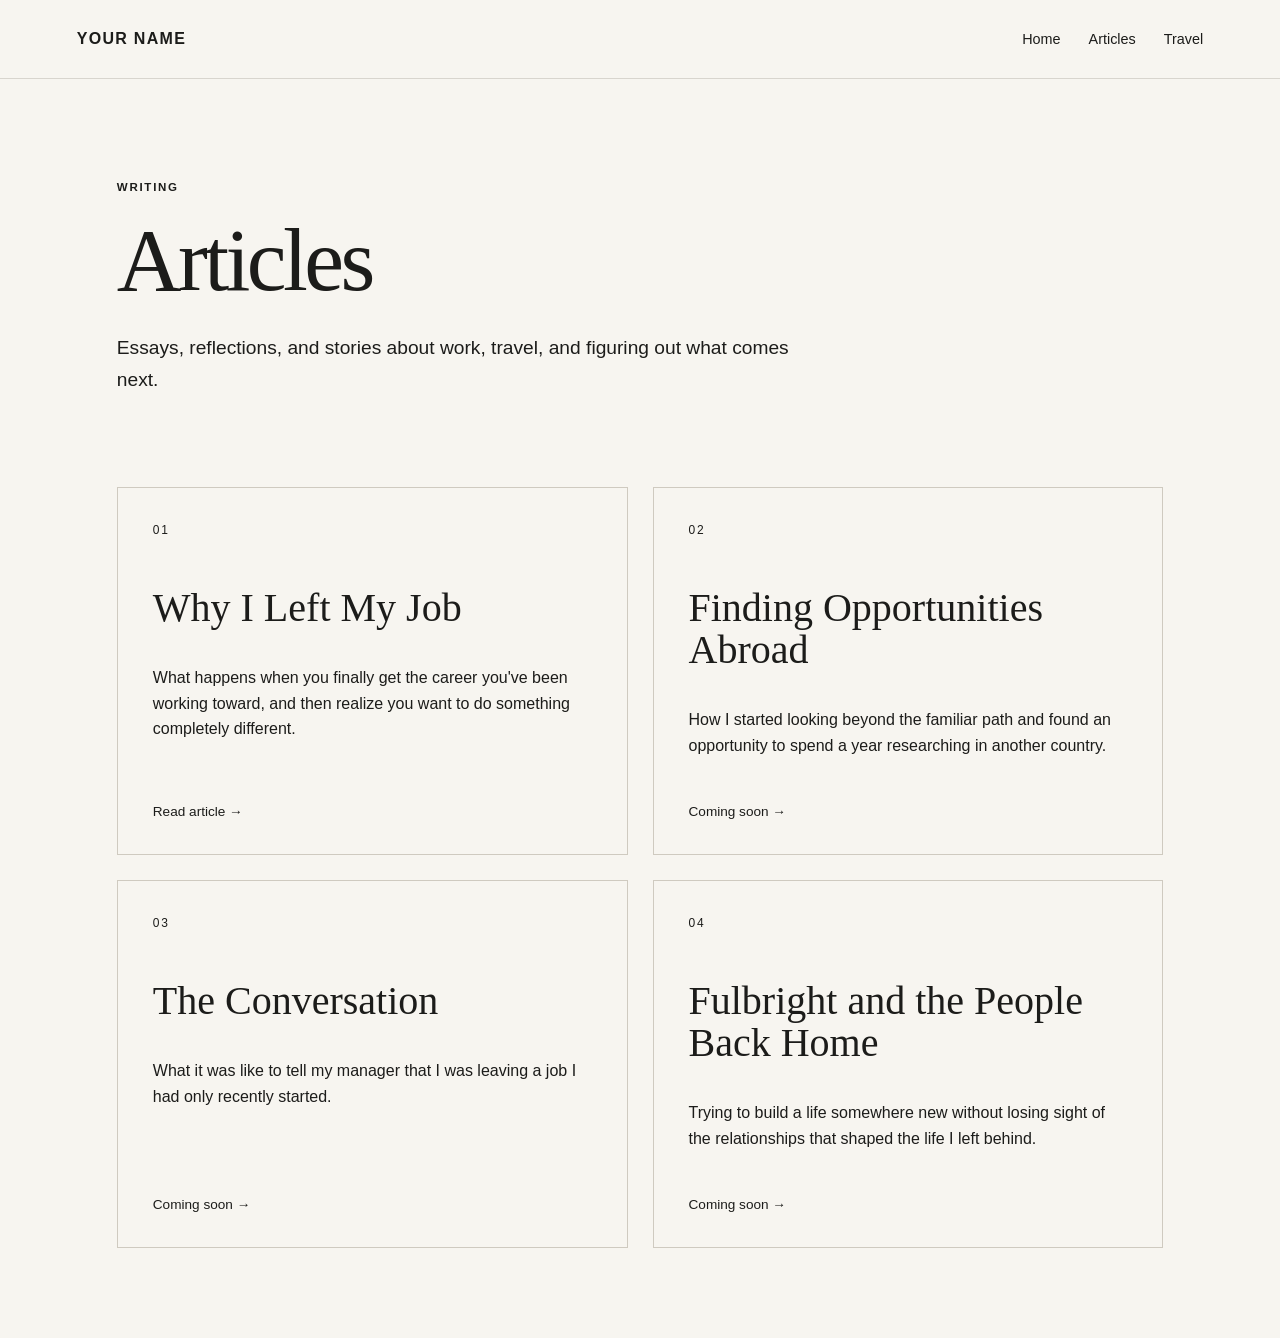
==== articles/index.html @ 79f15f63 "Put my first essay in" ====
<!DOCTYPE html>
<html lang="en">

<head>
    <meta charset="UTF-8">
    <meta name="viewport" content="width=device-width, initial-scale=1.0">

    <title>Articles — Your Name</title>

    <link rel="stylesheet" href="../style.css">
</head>

<body>

    <header>
        <a href="../index.html" class="site-title">YOUR NAME</a>

        <nav>
            <a href="../index.html">Home</a>
            <a href="index.html">Articles</a>
            <a href="../travel/index.html">Travel</a>
        </nav>
    </header>


    <main class="articles-page">

        <section class="articles-intro">

            <p class="eyebrow">WRITING</p>

            <h1>Articles</h1>

            <p>
                Essays, reflections, and stories about work,
                travel, and figuring out what comes next.
            </p>

        </section>


        <section class="article-grid">

            <a href="essay.html" class="article-card">

                <p class="article-number">01</p>

                <h2>Why I Left My Job</h2>

                <p>
                    What happens when you finally get the career
                    you've been working toward, and then realize
                    you want to do something completely different.
                </p>

                <span class="read-more">Read article →</span>

            </a>


            <a href="#" class="article-card">

                <p class="article-number">02</p>

                <h2>Finding Opportunities Abroad</h2>

                <p>
                    How I started looking beyond the familiar
                    path and found an opportunity to spend a year
                    researching in another country.
                </p>

                <span class="read-more">Coming soon →</span>

            </a>


            <a href="#" class="article-card">

                <p class="article-number">03</p>

                <h2>The Conversation</h2>

                <p>
                    What it was like to tell my manager that I was
                    leaving a job I had only recently started.
                </p>

                <span class="read-more">Coming soon →</span>

            </a>


            <a href="#" class="article-card">

                <p class="article-number">04</p>

                <h2>Fulbright and the People Back Home</h2>

                <p>
                    Trying to build a life somewhere new without
                    losing sight of the relationships that shaped
                    the life I left behind.
                </p>

                <span class="read-more">Coming soon →</span>

            </a>

        </section>

    </main>

</body>

</html>
---- style.css ----
* {
    box-sizing: border-box;
}

body {
    margin: 0;
    background: #f7f5f0;
    color: #1c1c1a;
    font-family: Arial, Helvetica, sans-serif;
}

header {
    display: flex;
    justify-content: space-between;
    align-items: center;

    padding: 30px 6vw;

    border-bottom: 1px solid #d8d5ce;
}

.site-title {
    color: inherit;
    text-decoration: none;
    font-weight: 700;
    letter-spacing: 0.08em;
}

nav {
    display: flex;
    gap: 28px;
}

nav a {
    color: inherit;
    text-decoration: none;
    font-size: 0.9rem;
}

nav a:hover {
    text-decoration: underline;
}

.home {
    max-width: 1100px;
    margin: 0 auto;
    padding: 12vh 6vw;
}

.intro {
    max-width: 850px;
}

.eyebrow {
    margin-bottom: 24px;

    font-size: 0.72rem;
    font-weight: 700;
    letter-spacing: 0.15em;
}

h1 {
    margin: 0;

    font-family: Georgia, "Times New Roman", serif;
    font-size: clamp(3rem, 7vw, 6.5rem);
    font-weight: 400;
    line-height: 0.95;
    letter-spacing: -0.04em;
}

.intro-text {
    max-width: 560px;
    margin-top: 40px;

    font-size: 1.2rem;
    line-height: 1.7;
}

.featured {
    margin-top: 18vh;
    max-width: 700px;
}

.essay-link {
    display: block;

    color: inherit;
    text-decoration: none;

    border-top: 1px solid #1c1c1a;
    padding-top: 25px;
}

.essay-link h2 {
    margin: 0;

    font-family: Georgia, "Times New Roman", serif;
    font-size: clamp(2rem, 4vw, 4rem);
    font-weight: 400;
}

.essay-link p {
    max-width: 550px;
    font-size: 1.05rem;
    line-height: 1.6;
}

.essay-link span {
    display: inline-block;
    margin-top: 15px;
    font-size: 0.85rem;
}

.essay {
    max-width: 850px;
    margin: 0 auto;
    padding: 12vh 6vw;
}

.essay-header {
    max-width: 750px;
    margin-bottom: 12vh;
}

.essay-header h1 {
    font-size: clamp(3rem, 7vw, 6rem);
}

.dek {
    margin-top: 35px;

    font-size: 1.25rem;
    line-height: 1.6;
}

.essay-body {
    max-width: 680px;
    margin: 0 auto;
}

.essay-body p {
    margin: 0 0 1.6em;

    font-family: Georgia, "Times New Roman", serif;
    font-size: 1.2rem;
    line-height: 1.8;
}

@media (max-width: 700px) {

    header {
        padding: 22px 5vw;
    }

    nav {
        gap: 15px;
    }

    .home,
    .essay {
        padding-left: 5vw;
        padding-right: 5vw;
    }

}

/* =========================
   ARTICLES
   ========================= */

.articles-page {
    max-width: 1200px;
    margin: 0 auto;
    padding: 10vh 6vw;
}

.articles-intro {
    max-width: 700px;
    margin-bottom: 10vh;
}

.articles-intro h1 {
    margin-bottom: 30px;
}

.articles-intro > p:last-child {
    font-size: 1.2rem;
    line-height: 1.7;
}


/* Article grid */

.article-grid {
    display: grid;
    grid-template-columns: repeat(2, 1fr);
    gap: 25px;
}

.article-card {
    display: flex;
    flex-direction: column;

    min-height: 350px;
    padding: 35px;

    border: 1px solid #cfcac0;

    color: inherit;
    text-decoration: none;

    transition:
        transform 0.25s ease,
        background-color 0.25s ease;
}

.article-card:hover {
    transform: translateY(-5px);
    background-color: #efede7;
}

.article-number {
    margin: 0 0 50px;

    font-size: 0.75rem;
    letter-spacing: 0.15em;
}

.article-card h2 {
    margin: 0 0 20px;

    font-family: Georgia, "Times New Roman", serif;
    font-size: 2.5rem;
    font-weight: 400;
    line-height: 1.05;
}

.article-card p:not(.article-number) {
    max-width: 500px;

    font-size: 1rem;
    line-height: 1.6;
}

.read-more {
    margin-top: auto;
    padding-top: 30px;

    font-size: 0.85rem;
}


/* Mobile */

@media (max-width: 700px) {

    .article-grid {
        grid-template-columns: 1fr;
    }

    .article-card {
        min-height: 300px;
        padding: 25px;
    }

    .article-card h2 {
        font-size: 2rem;
    }

}
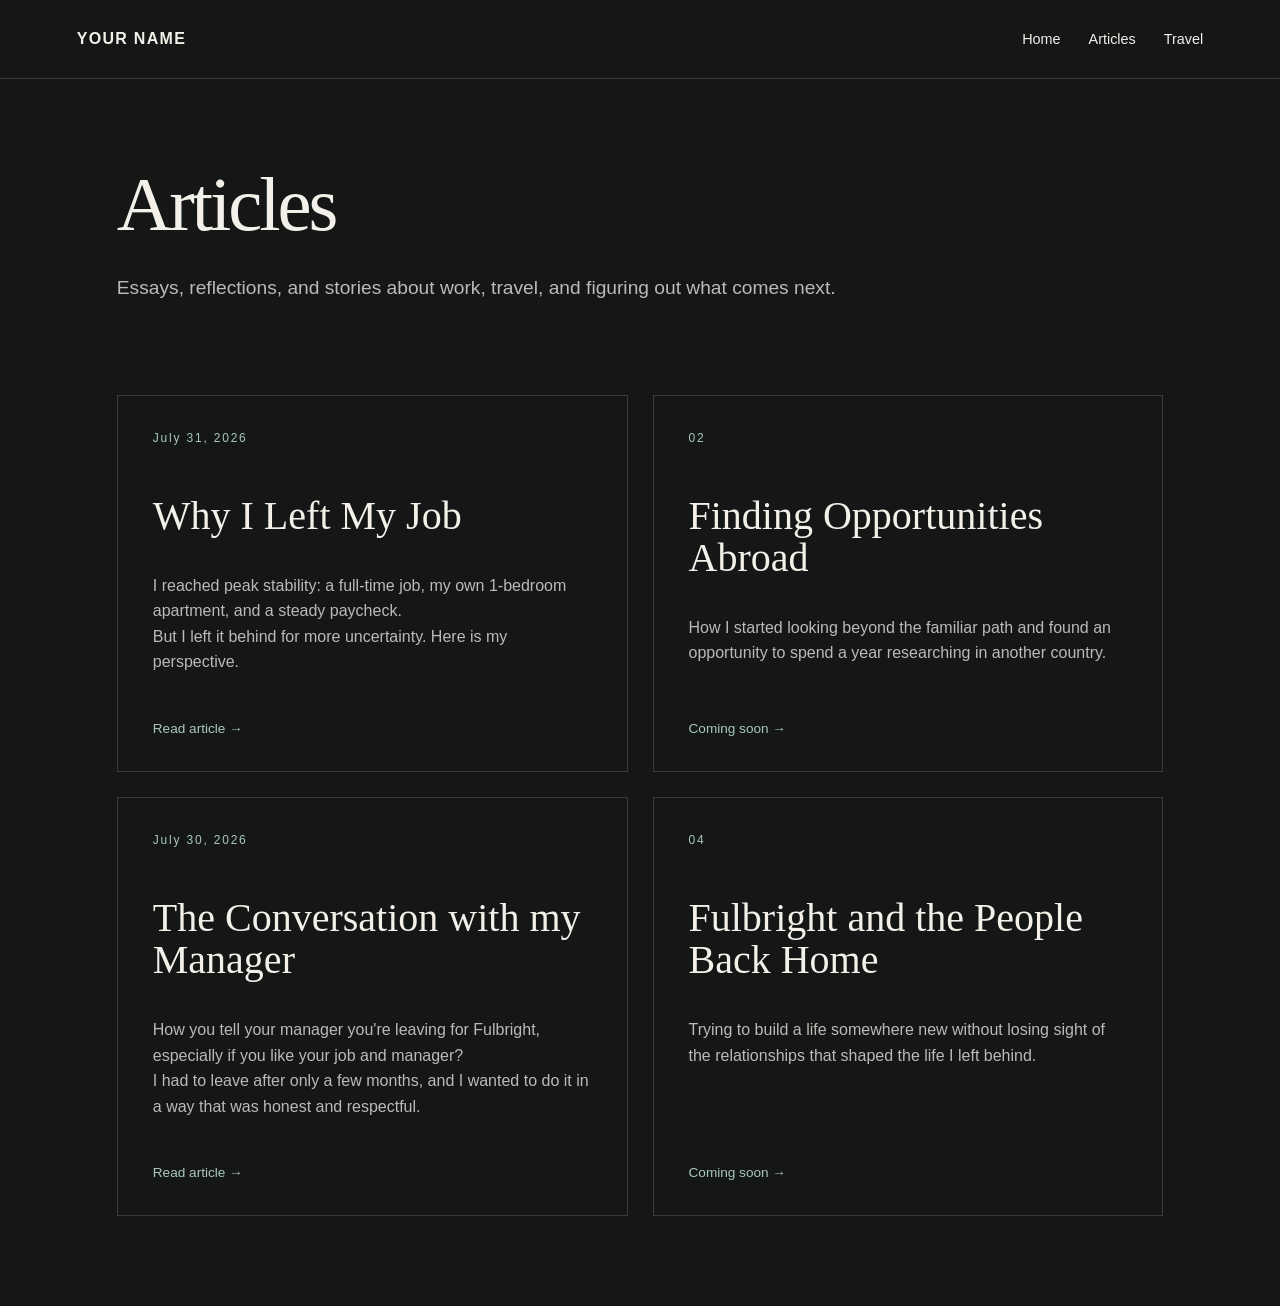
==== commit 080686c1: "Supporting more articles, shrinking h1, removing eyebrows in some sections, switching to dates" ====
--- a/articles/index.html
+++ b/articles/index.html
@@ -27,7 +27,7 @@
 
         <section class="articles-intro">
 
-            <p class="eyebrow">WRITING</p>
+            <!-- <p class="eyebrow">WRITING</p> -->
 
             <h1>Articles</h1>
 
@@ -41,16 +41,15 @@
 
         <section class="article-grid">
 
-            <a href="essay.html" class="article-card">
+            <a href="why-i-left-my-job.html" class="article-card">
 
-                <p class="article-number">01</p>
+                <p class="article-number">July 31, 2026</p>
 
                 <h2>Why I Left My Job</h2>
 
                 <p>
-                    What happens when you finally get the career
-                    you've been working toward, and then realize
-                    you want to do something completely different.
+                    I reached peak stability: a full-time job, my own 1-bedroom apartment, and a steady paycheck.<br>
+                    But I left it behind for more uncertainty. Here is my perspective.
                 </p>
 
                 <span class="read-more">Read article →</span>
@@ -75,18 +74,18 @@
             </a>
 
 
-            <a href="#" class="article-card">
+            <a href="the-conversation-with-my-manager.html" class="article-card">
 
-                <p class="article-number">03</p>
+                <p class="article-number">July 30, 2026</p>
 
-                <h2>The Conversation</h2>
+                <h2>The Conversation with my Manager</h2>
 
                 <p>
-                    What it was like to tell my manager that I was
-                    leaving a job I had only recently started.
+                    How you tell your manager you're leaving for Fulbright, especially if you like your job and manager?<br>
+                    I had to leave after only a few months, and I wanted to do it in a way that was honest and respectful.
                 </p>
 
-                <span class="read-more">Coming soon →</span>
+                <span class="read-more">Read article →</span>
 
             </a>
 
--- a/style.css
+++ b/style.css
@@ -1,13 +1,36 @@
+:root {
+    --background: #151716;
+    --surface: #1d201e;
+    --text: #f2f0e9;
+    --muted: #b9bbb6;
+    --border: #383b38;
+    --accent: #a8c7c1;
+}
+
+
+/* =========================
+   GLOBAL
+   ========================= */
+
 * {
     box-sizing: border-box;
 }
 
 body {
     margin: 0;
-    background: #f7f5f0;
-    color: #1c1c1a;
+    background: var(--background);
+    color: var(--text);
     font-family: Arial, Helvetica, sans-serif;
 }
+
+a {
+    color: inherit;
+}
+
+
+/* =========================
+   HEADER
+   ========================= */
 
 header {
     display: flex;
@@ -16,7 +39,7 @@
 
     padding: 30px 6vw;
 
-    border-bottom: 1px solid #d8d5ce;
+    border-bottom: 1px solid var(--border);
 }
 
 .site-title {
@@ -38,8 +61,38 @@
 }
 
 nav a:hover {
-    text-decoration: underline;
-}
+    color: var(--accent);
+}
+
+
+/* =========================
+   GENERAL TYPOGRAPHY
+   ========================= */
+
+.eyebrow {
+    margin-bottom: 24px;
+
+    color: var(--accent);
+
+    font-size: 0.72rem;
+    font-weight: 700;
+    letter-spacing: 0.15em;
+}
+
+h1 {
+    margin: 0;
+
+    font-family: Georgia, "Times New Roman", serif;
+    font-size: clamp(2.8rem, 6vw, 5.5rem);
+    font-weight: 400;
+    line-height: 0.95;
+    letter-spacing: -0.04em;
+}
+
+
+/* =========================
+   HOME
+   ========================= */
 
 .home {
     max-width: 1100px;
@@ -51,28 +104,12 @@
     max-width: 850px;
 }
 
-.eyebrow {
-    margin-bottom: 24px;
-
-    font-size: 0.72rem;
-    font-weight: 700;
-    letter-spacing: 0.15em;
-}
-
-h1 {
-    margin: 0;
-
-    font-family: Georgia, "Times New Roman", serif;
-    font-size: clamp(3rem, 7vw, 6.5rem);
-    font-weight: 400;
-    line-height: 0.95;
-    letter-spacing: -0.04em;
-}
-
 .intro-text {
     max-width: 560px;
     margin-top: 40px;
 
+    color: var(--muted);
+
     font-size: 1.2rem;
     line-height: 1.7;
 }
@@ -88,7 +125,7 @@
     color: inherit;
     text-decoration: none;
 
-    border-top: 1px solid #1c1c1a;
+    border-top: 1px solid var(--border);
     padding-top: 25px;
 }
 
@@ -102,6 +139,9 @@
 
 .essay-link p {
     max-width: 550px;
+
+    color: var(--muted);
+
     font-size: 1.05rem;
     line-height: 1.6;
 }
@@ -109,8 +149,20 @@
 .essay-link span {
     display: inline-block;
     margin-top: 15px;
+
+    color: var(--accent);
+
     font-size: 0.85rem;
 }
+
+.essay-link:hover h2 {
+    color: var(--accent);
+}
+
+
+/* =========================
+   ESSAY
+   ========================= */
 
 .essay {
     max-width: 850px;
@@ -130,6 +182,8 @@
 .dek {
     margin-top: 35px;
 
+    color: var(--muted);
+
     font-size: 1.25rem;
     line-height: 1.6;
 }
@@ -147,23 +201,6 @@
     line-height: 1.8;
 }
 
-@media (max-width: 700px) {
-
-    header {
-        padding: 22px 5vw;
-    }
-
-    nav {
-        gap: 15px;
-    }
-
-    .home,
-    .essay {
-        padding-left: 5vw;
-        padding-right: 5vw;
-    }
-
-}
 
 /* =========================
    ARTICLES
@@ -176,7 +213,7 @@
 }
 
 .articles-intro {
-    max-width: 700px;
+    max-width: 1000px;
     margin-bottom: 10vh;
 }
 
@@ -185,6 +222,10 @@
 }
 
 .articles-intro > p:last-child {
+    max-width: 1000px;
+
+    color: var(--muted);
+
     font-size: 1.2rem;
     line-height: 1.7;
 }
@@ -205,23 +246,29 @@
     min-height: 350px;
     padding: 35px;
 
-    border: 1px solid #cfcac0;
+    border: 1px solid var(--border);
 
     color: inherit;
     text-decoration: none;
 
     transition:
         transform 0.25s ease,
-        background-color 0.25s ease;
+        background-color 0.25s ease,
+        border-color 0.25s ease;
 }
 
 .article-card:hover {
     transform: translateY(-5px);
-    background-color: #efede7;
+
+    background-color: var(--surface);
+
+    border-color: var(--accent);
 }
 
 .article-number {
     margin: 0 0 50px;
+
+    color: var(--accent);
 
     font-size: 0.75rem;
     letter-spacing: 0.15em;
@@ -239,6 +286,8 @@
 .article-card p:not(.article-number) {
     max-width: 500px;
 
+    color: var(--muted);
+
     font-size: 1rem;
     line-height: 1.6;
 }
@@ -247,13 +296,32 @@
     margin-top: auto;
     padding-top: 30px;
 
+    color: var(--accent);
+
     font-size: 0.85rem;
 }
 
 
-/* Mobile */
+/* =========================
+   MOBILE
+   ========================= */
 
 @media (max-width: 700px) {
+
+    header {
+        padding: 22px 5vw;
+    }
+
+    nav {
+        gap: 15px;
+    }
+
+    .home,
+    .essay,
+    .articles-page {
+        padding-left: 5vw;
+        padding-right: 5vw;
+    }
 
     .article-grid {
         grid-template-columns: 1fr;
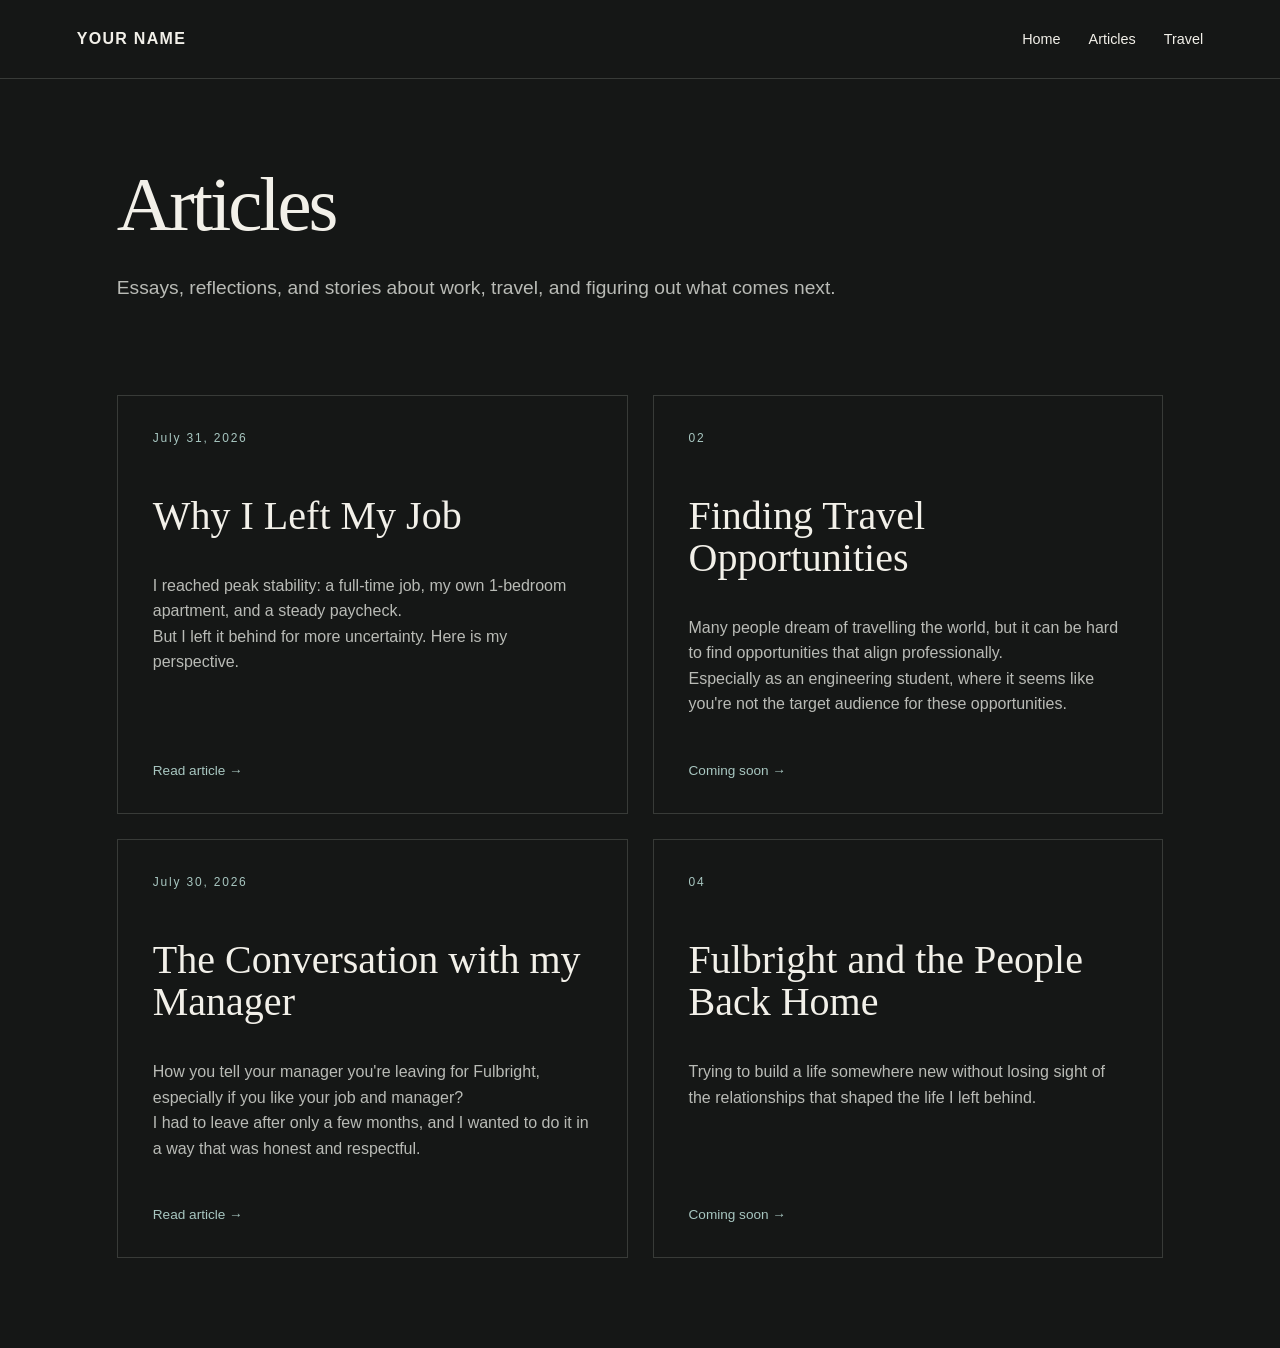
==== commit e72bbc52: "Put my first essay, finding travel opportunities" ====
--- a/articles/index.html
+++ b/articles/index.html
@@ -57,16 +57,15 @@
             </a>
 
 
-            <a href="#" class="article-card">
+            <a href="finding-travel-opportunities.html" class="article-card">
 
                 <p class="article-number">02</p>
 
-                <h2>Finding Opportunities Abroad</h2>
+                <h2>Finding Travel Opportunities</h2>
 
                 <p>
-                    How I started looking beyond the familiar
-                    path and found an opportunity to spend a year
-                    researching in another country.
+                    Many people dream of travelling the world, but it can be hard to find opportunities that align professionally.<br>
+                    Especially as an engineering student, where it seems like you're not the target audience for these opportunities.
                 </p>
 
                 <span class="read-more">Coming soon →</span>
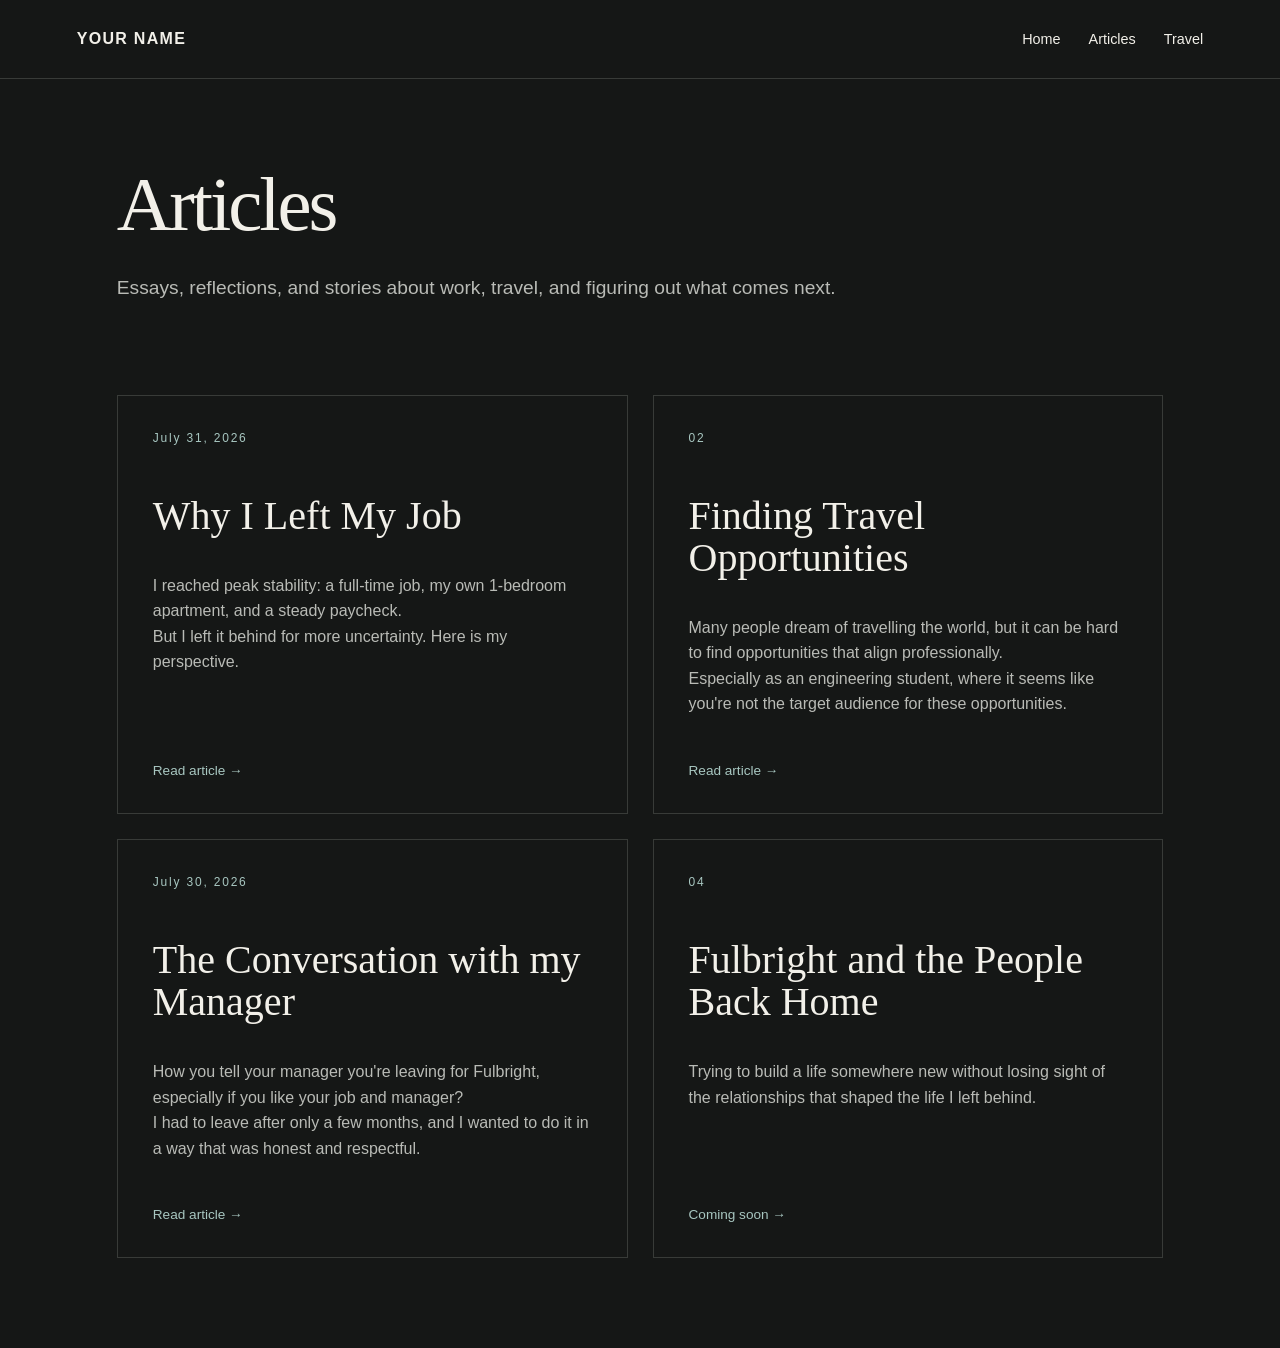
==== commit 6dc1b2d8: "Stylistic adjustments to essay 1" ====
--- a/articles/index.html
+++ b/articles/index.html
@@ -68,7 +68,7 @@
                     Especially as an engineering student, where it seems like you're not the target audience for these opportunities.
                 </p>
 
-                <span class="read-more">Coming soon →</span>
+                <span class="read-more">Read article →</span>
 
             </a>
 
--- a/style.css
+++ b/style.css
@@ -196,9 +196,13 @@
 .essay-body p {
     margin: 0 0 1.6em;
 
-    font-family: Georgia, "Times New Roman", serif;
+    font-family: "Calibri", Georgia , sans-serif;
     font-size: 1.2rem;
     line-height: 1.8;
+}
+
+.emphasis {
+    font: italic bold;
 }
 
 
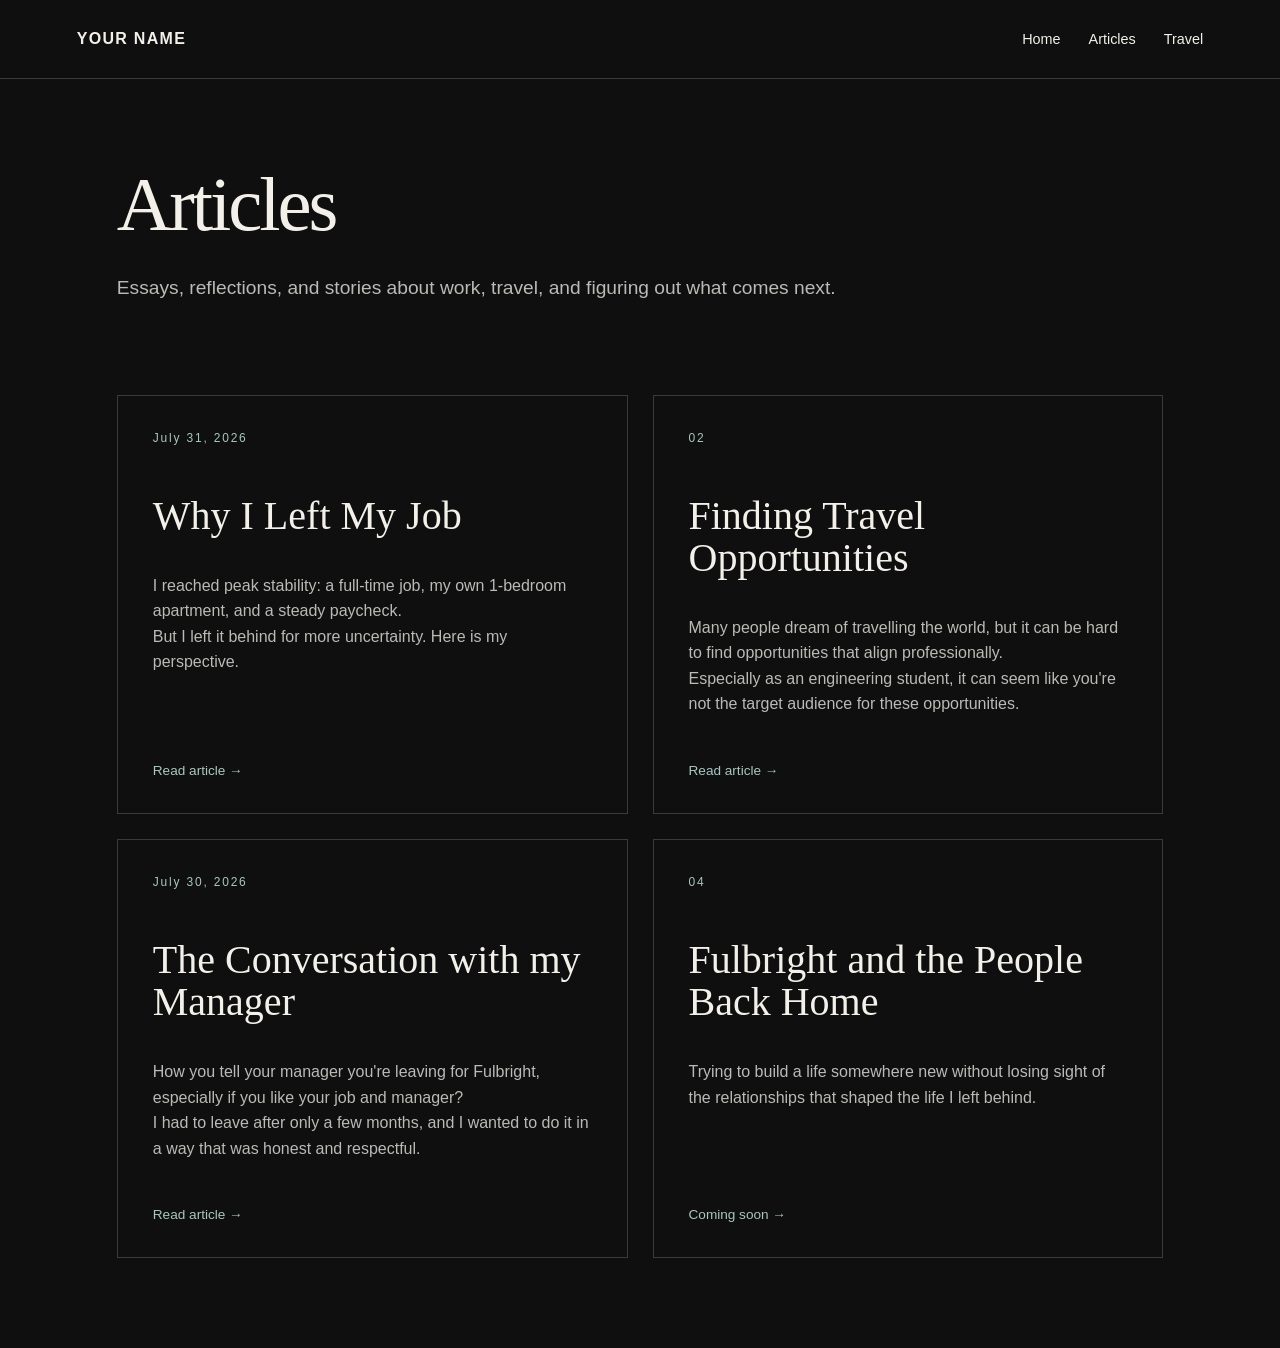
==== commit 44c036d7: "More edits to travel opportunity essay, and styling" ====
--- a/articles/index.html
+++ b/articles/index.html
@@ -65,7 +65,7 @@
 
                 <p>
                     Many people dream of travelling the world, but it can be hard to find opportunities that align professionally.<br>
-                    Especially as an engineering student, where it seems like you're not the target audience for these opportunities.
+                    Especially as an engineering student, it can seem like you're not the target audience for these opportunities.
                 </p>
 
                 <span class="read-more">Read article →</span>
--- a/style.css
+++ b/style.css
@@ -1,10 +1,14 @@
 :root {
-    --background: #151716;
-    --surface: #1d201e;
+    --background: #0e0f0e;
+    --surface: #161816;
     --text: #f2f0e9;
     --muted: #b9bbb6;
     --border: #383b38;
     --accent: #a8c7c1;
+
+    /* Typography */
+    --heading-font: Georgia, "Times New Roman", serif;
+    --body-font: "Calibri", Arial, sans-serif;
 }
 
 
@@ -18,9 +22,11 @@
 
 body {
     margin: 0;
+
     background: var(--background);
     color: var(--text);
-    font-family: Arial, Helvetica, sans-serif;
+
+    font-family: var(--body-font);
 }
 
 a {
@@ -45,6 +51,8 @@
 .site-title {
     color: inherit;
     text-decoration: none;
+
+    font-family: var(--body-font);
     font-weight: 700;
     letter-spacing: 0.08em;
 }
@@ -52,11 +60,14 @@
 nav {
     display: flex;
     gap: 28px;
+
+    font-family: var(--body-font);
 }
 
 nav a {
     color: inherit;
     text-decoration: none;
+
     font-size: 0.9rem;
 }
 
@@ -74,15 +85,26 @@
 
     color: var(--accent);
 
+    font-family: var(--body-font);
     font-size: 0.72rem;
     font-weight: 700;
     letter-spacing: 0.15em;
 }
 
+h1,
+h2,
+h3,
+h4 {
+    font-family: var(--heading-font);
+}
+
+
+/* Main page titles */
+
 h1 {
     margin: 0;
 
-    font-family: Georgia, "Times New Roman", serif;
+    font-family: var(--heading-font);
     font-size: clamp(2.8rem, 6vw, 5.5rem);
     font-weight: 400;
     line-height: 0.95;
@@ -110,6 +132,7 @@
 
     color: var(--muted);
 
+    font-family: var(--body-font);
     font-size: 1.2rem;
     line-height: 1.7;
 }
@@ -132,7 +155,7 @@
 .essay-link h2 {
     margin: 0;
 
-    font-family: Georgia, "Times New Roman", serif;
+    font-family: var(--heading-font);
     font-size: clamp(2rem, 4vw, 4rem);
     font-weight: 400;
 }
@@ -142,6 +165,7 @@
 
     color: var(--muted);
 
+    font-family: var(--body-font);
     font-size: 1.05rem;
     line-height: 1.6;
 }
@@ -152,6 +176,7 @@
 
     color: var(--accent);
 
+    font-family: var(--body-font);
     font-size: 0.85rem;
 }
 
@@ -176,7 +201,9 @@
 }
 
 .essay-header h1 {
+    font-family: var(--heading-font);
     font-size: clamp(3rem, 7vw, 6rem);
+    font-weight: 400;
 }
 
 .dek {
@@ -184,6 +211,7 @@
 
     color: var(--muted);
 
+    font-family: var(--body-font);
     font-size: 1.25rem;
     line-height: 1.6;
 }
@@ -196,13 +224,44 @@
 .essay-body p {
     margin: 0 0 1.6em;
 
-    font-family: "Calibri", Georgia , sans-serif;
-    font-size: 1.2rem;
+    color: var(--text);
+
+    font-family: var(--body-font);
+    font-size: 1.15rem;
     line-height: 1.8;
 }
 
+
+/* Section breaks */
+
+.essay-body hr {
+    width: 55%;
+    margin: 6rem auto;
+
+    border: 0;
+    border-top: 1px solid var(--border);
+}
+
+
+/* Emphasis */
+
 .emphasis {
-    font: italic bold;
+    font-family: var(--body-font);
+    font-style: italic;
+    font-weight: 700;
+}
+
+
+/* Essay section headings */
+
+.essay-body h2 {
+    margin-top: 0;
+    margin-bottom: 2rem;
+
+    font-family: var(--heading-font);
+    font-size: 2.2rem;
+    font-weight: 400;
+    line-height: 1.1;
 }
 
 
@@ -223,6 +282,8 @@
 
 .articles-intro h1 {
     margin-bottom: 30px;
+
+    font-family: var(--heading-font);
 }
 
 .articles-intro > p:last-child {
@@ -230,12 +291,15 @@
 
     color: var(--muted);
 
+    font-family: var(--body-font);
     font-size: 1.2rem;
     line-height: 1.7;
 }
 
 
-/* Article grid */
+/* =========================
+   ARTICLE GRID
+   ========================= */
 
 .article-grid {
     display: grid;
@@ -274,6 +338,7 @@
 
     color: var(--accent);
 
+    font-family: var(--body-font);
     font-size: 0.75rem;
     letter-spacing: 0.15em;
 }
@@ -281,7 +346,7 @@
 .article-card h2 {
     margin: 0 0 20px;
 
-    font-family: Georgia, "Times New Roman", serif;
+    font-family: var(--heading-font);
     font-size: 2.5rem;
     font-weight: 400;
     line-height: 1.05;
@@ -292,6 +357,7 @@
 
     color: var(--muted);
 
+    font-family: var(--body-font);
     font-size: 1rem;
     line-height: 1.6;
 }
@@ -302,6 +368,7 @@
 
     color: var(--accent);
 
+    font-family: var(--body-font);
     font-size: 0.85rem;
 }
 
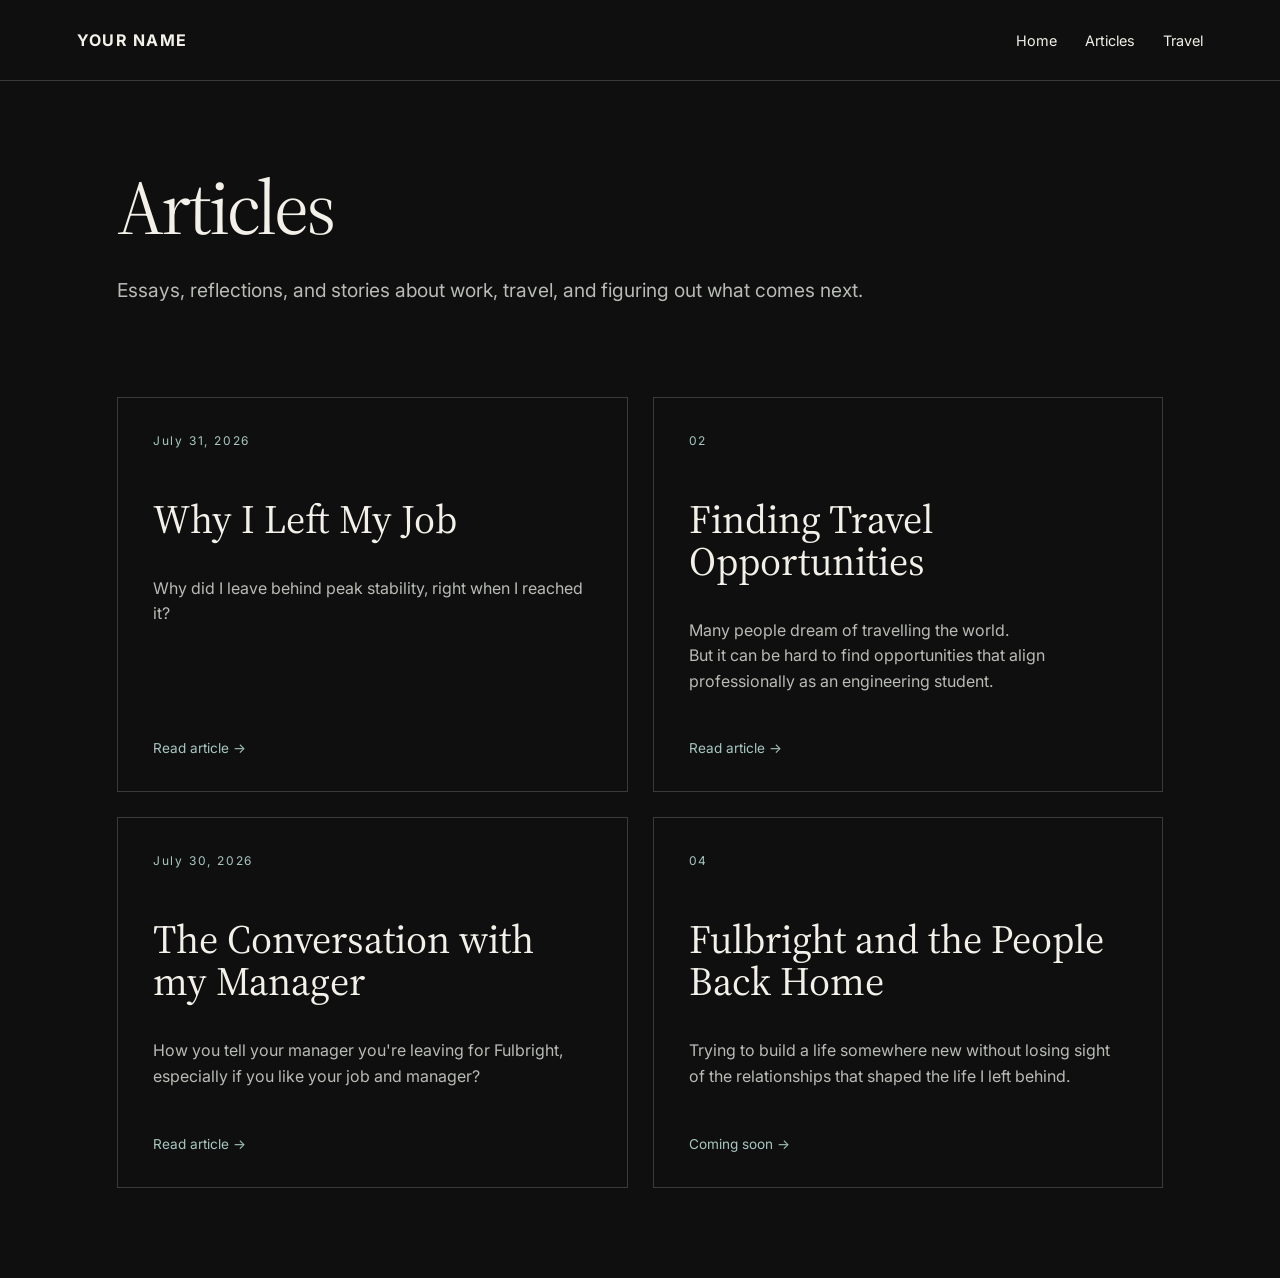
==== commit a88688cd: "Styling changes, introducing the "conversation with my manager" article" ====
--- a/articles/index.html
+++ b/articles/index.html
@@ -48,8 +48,7 @@
                 <h2>Why I Left My Job</h2>
 
                 <p>
-                    I reached peak stability: a full-time job, my own 1-bedroom apartment, and a steady paycheck.<br>
-                    But I left it behind for more uncertainty. Here is my perspective.
+                    Why did I leave behind peak stability, right when I reached it?
                 </p>
 
                 <span class="read-more">Read article →</span>
@@ -64,8 +63,8 @@
                 <h2>Finding Travel Opportunities</h2>
 
                 <p>
-                    Many people dream of travelling the world, but it can be hard to find opportunities that align professionally.<br>
-                    Especially as an engineering student, it can seem like you're not the target audience for these opportunities.
+                    Many people dream of travelling the world. </br> 
+                    But it can be hard to find opportunities that align professionally as an engineering student.
                 </p>
 
                 <span class="read-more">Read article →</span>
@@ -80,8 +79,7 @@
                 <h2>The Conversation with my Manager</h2>
 
                 <p>
-                    How you tell your manager you're leaving for Fulbright, especially if you like your job and manager?<br>
-                    I had to leave after only a few months, and I wanted to do it in a way that was honest and respectful.
+                    How you tell your manager you're leaving for Fulbright, especially if you like your job and manager?
                 </p>
 
                 <span class="read-more">Read article →</span>
--- a/style.css
+++ b/style.css
@@ -1,3 +1,4 @@
+@import url("https://fonts.googleapis.com/css2?family=Inter:wght@400;500;600;700&family=Source+Serif+4:opsz,wght@8..60,400;8..60,500;8..60,600&display=swap");
 :root {
     --background: #0e0f0e;
     --surface: #161816;
@@ -7,8 +8,8 @@
     --accent: #a8c7c1;
 
     /* Typography */
-    --heading-font: Georgia, "Times New Roman", serif;
-    --body-font: "Calibri", Arial, sans-serif;
+    --heading-font: "Source Serif 4", Georgia, serif;
+    --body-font: "Inter", Arial, sans-serif;
 }
 
 
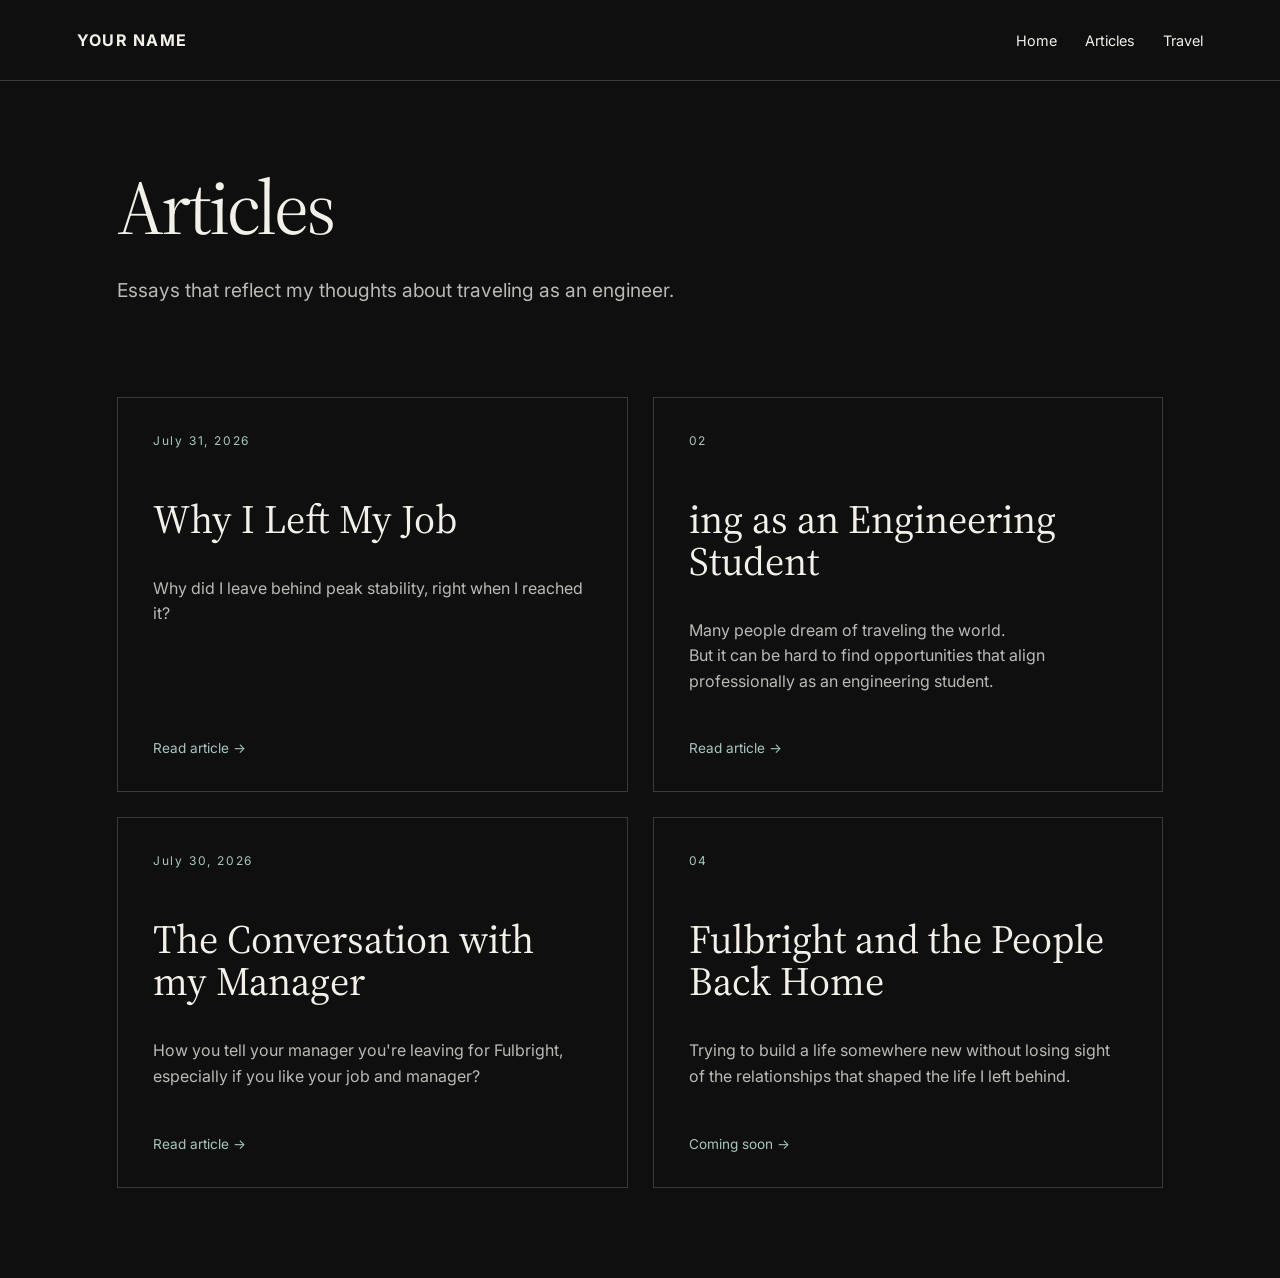
==== commit 711df70d: "some changes" ====
--- a/articles/index.html
+++ b/articles/index.html
@@ -32,8 +32,7 @@
             <h1>Articles</h1>
 
             <p>
-                Essays, reflections, and stories about work,
-                travel, and figuring out what comes next.
+                Essays that reflect my thoughts about traveling as an engineer.
             </p>
 
         </section>
@@ -60,10 +59,10 @@
 
                 <p class="article-number">02</p>
 
-                <h2>Finding Travel Opportunities</h2>
+                <h2>ing as an Engineering Student</h2>
 
                 <p>
-                    Many people dream of travelling the world. </br> 
+                    Many people dream of traveling the world. </br> 
                     But it can be hard to find opportunities that align professionally as an engineering student.
                 </p>
 
